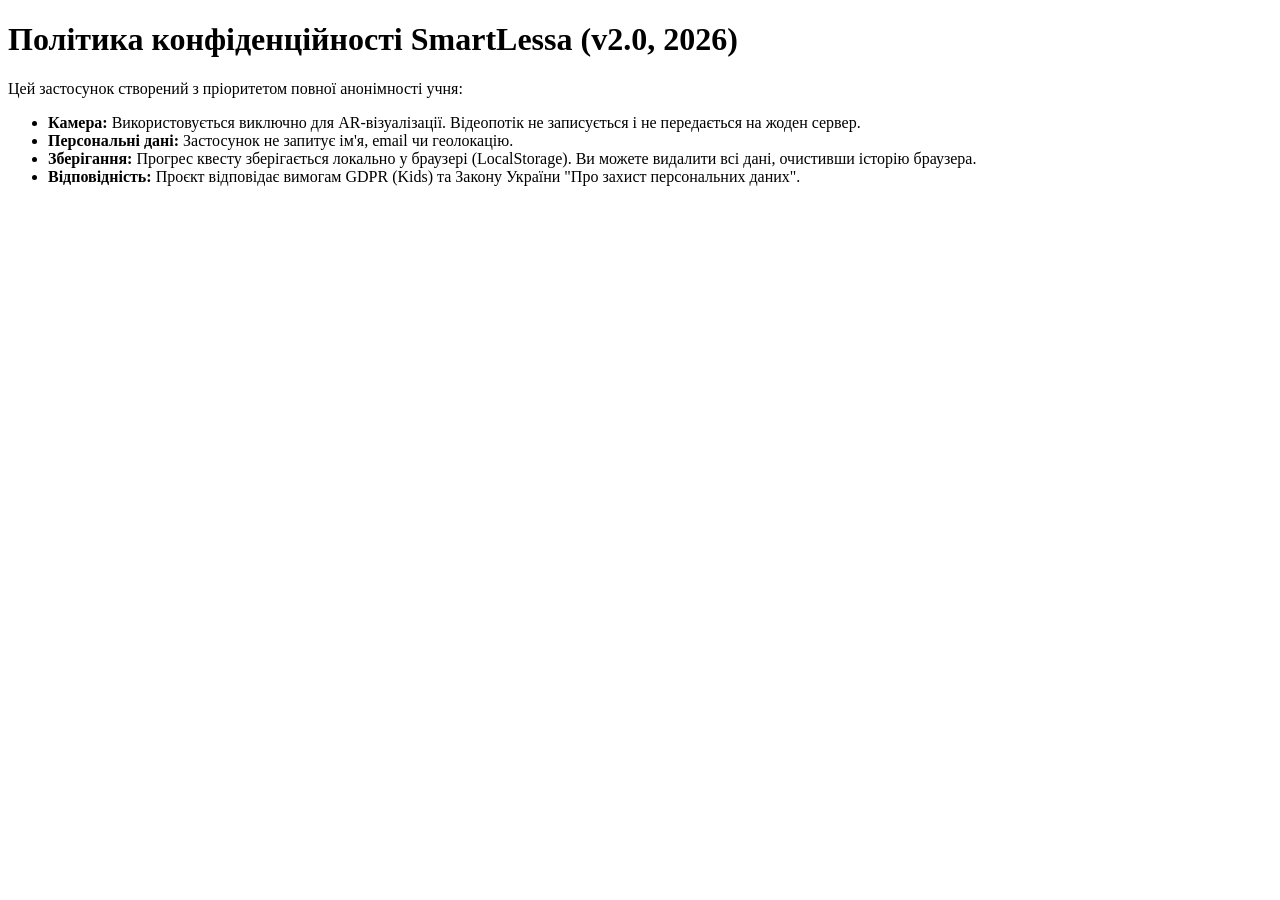
==== privacy-policy.html @ 96ccd0dc "Create privacy-policy.html" ====
<!DOCTYPE html>
<html lang="uk">
<head><meta charset="UTF-8"><title>Конфіденційність SmartLessa</title></head>
<body>
  <h1>Політика конфіденційності SmartLessa (v2.0, 2026)</h1>
  <p>Цей застосунок створений з пріоритетом повної анонімності учня:</p>
  <ul>
    <li><b>Камера:</b> Використовується виключно для AR-візуалізації. Відеопотік не записується і не передається на жоден сервер.</li>
    <li><b>Персональні дані:</b> Застосунок не запитує ім'я, email чи геолокацію.</li>
    <li><b>Зберігання:</b> Прогрес квесту зберігається локально у браузері (LocalStorage). Ви можете видалити всі дані, очистивши історію браузера.</li>
    <li><b>Відповідність:</b> Проєкт відповідає вимогам GDPR (Kids) та Закону України "Про захист персональних даних".</li>
  </ul>
</body>
</html>
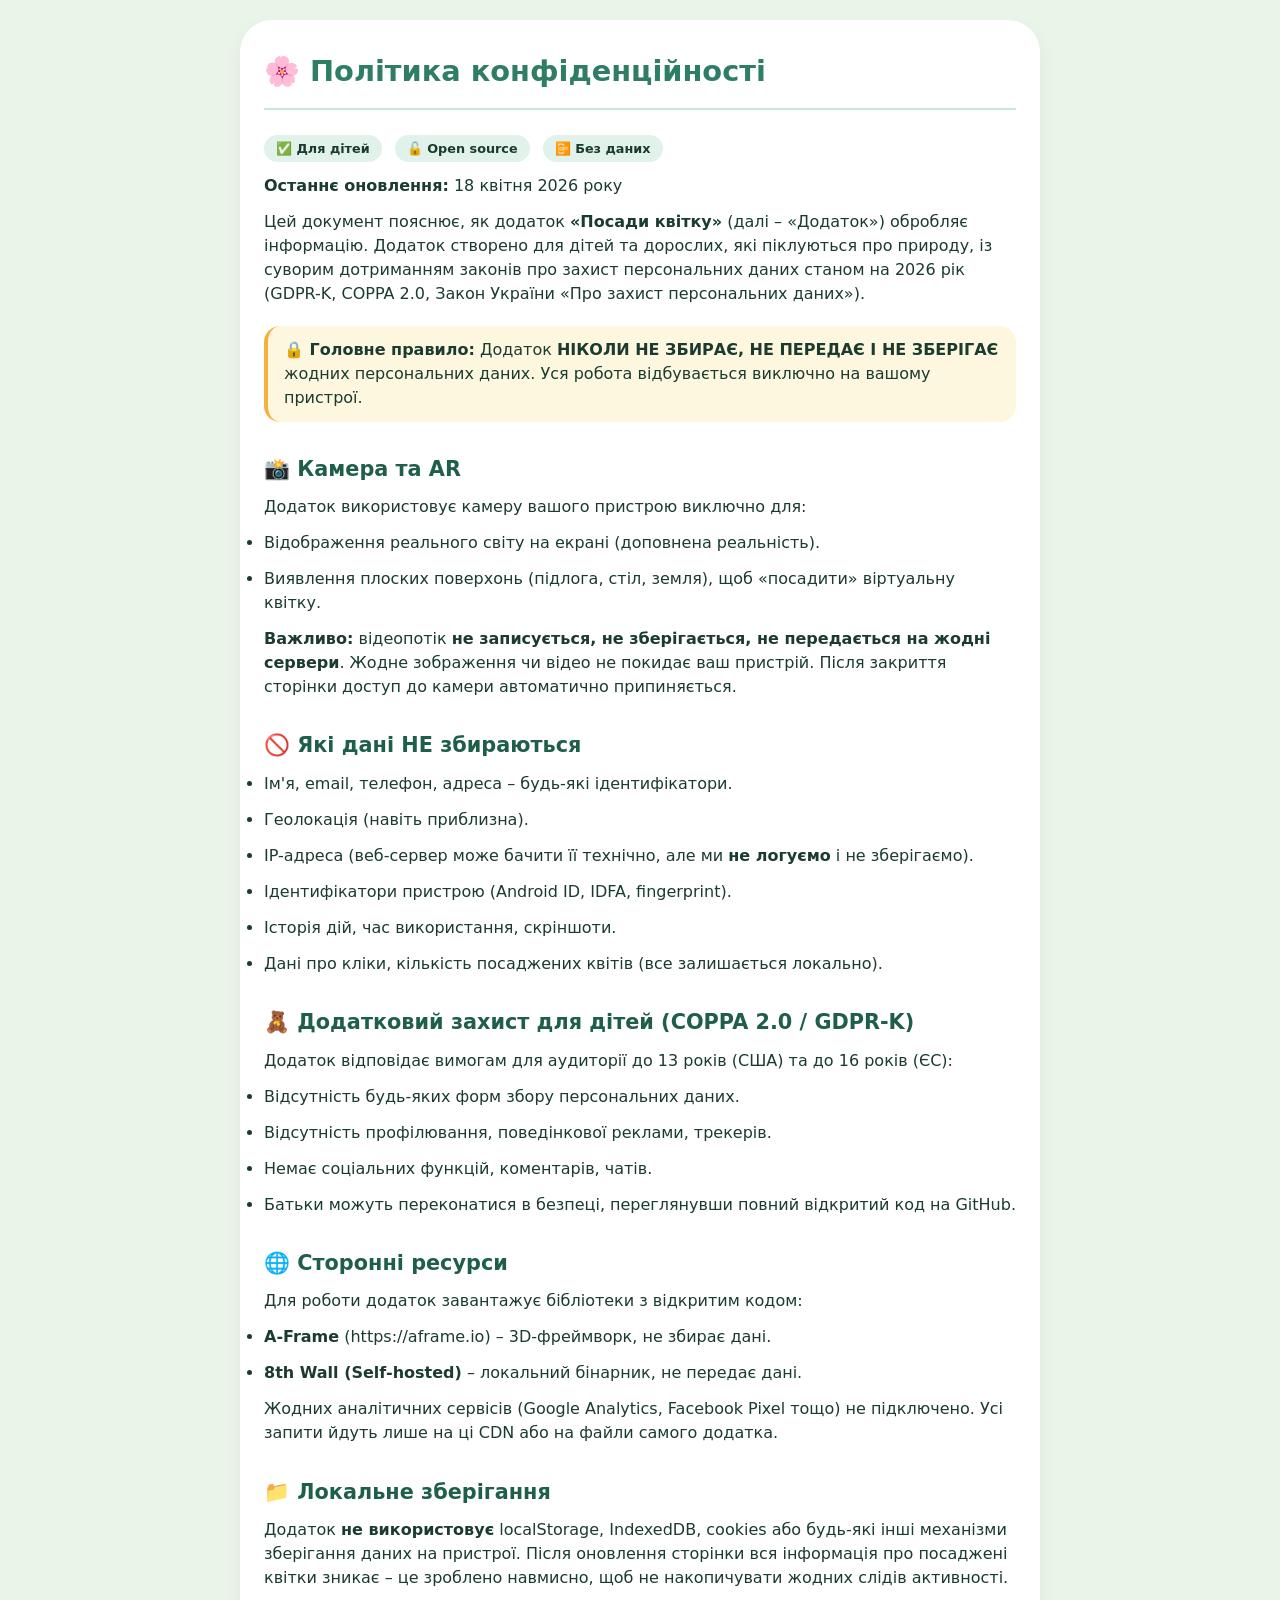
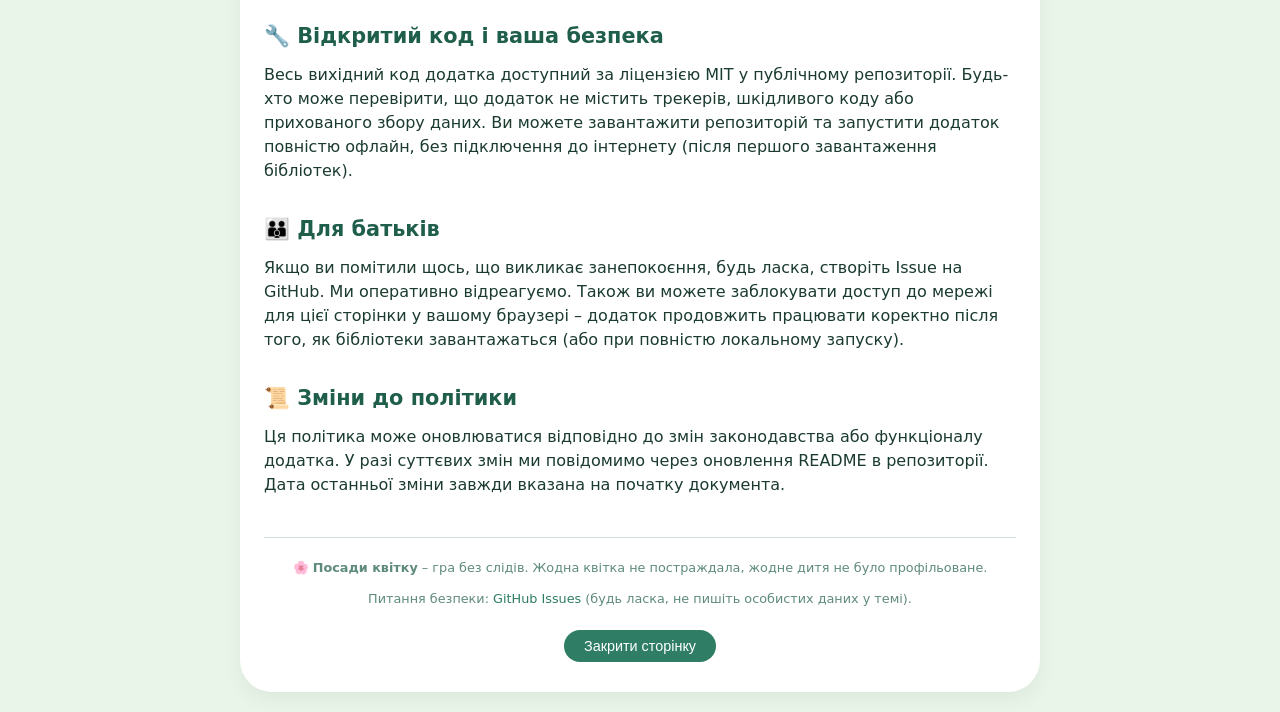
==== commit 8339891e: "Update privacy-policy.html" ====
--- a/privacy-policy.html
+++ b/privacy-policy.html
@@ -1,14 +1,165 @@
 <!DOCTYPE html>
 <html lang="uk">
-<head><meta charset="UTF-8"><title>Конфіденційність SmartLessa</title></head>
+<head>
+  <meta charset="UTF-8">
+  <meta name="viewport" content="width=device-width, initial-scale=1.0">
+  <title>🔒 Політика конфіденційності – Посади квітку</title>
+  <style>
+    * {
+      margin: 0;
+      padding: 0;
+      box-sizing: border-box;
+    }
+    body {
+      font-family: system-ui, -apple-system, 'Segoe UI', Roboto, 'Helvetica Neue', sans-serif;
+      background: #e9f5e9;
+      color: #1a3b2e;
+      padding: 20px;
+      line-height: 1.5;
+    }
+    .container {
+      max-width: 800px;
+      margin: 0 auto;
+      background: white;
+      border-radius: 32px;
+      padding: 30px 24px;
+      box-shadow: 0 8px 20px rgba(0,0,0,0.05);
+    }
+    h1 {
+      font-size: 1.8rem;
+      color: #2e7d64;
+      display: flex;
+      align-items: center;
+      gap: 10px;
+      border-bottom: 2px solid #c8e6d9;
+      padding-bottom: 15px;
+      margin-bottom: 25px;
+    }
+    h2 {
+      font-size: 1.3rem;
+      margin: 1.5em 0 0.5em;
+      color: #1f5e4b;
+    }
+    p, li {
+      margin-bottom: 0.75rem;
+    }
+    .badge {
+      background: #e0f2e9;
+      padding: 4px 12px;
+      border-radius: 40px;
+      font-size: 0.8rem;
+      font-weight: bold;
+      display: inline-block;
+      margin-right: 8px;
+    }
+    .highlight {
+      background: #fef7e0;
+      border-left: 4px solid #f5b042;
+      padding: 12px 16px;
+      margin: 20px 0;
+      border-radius: 16px;
+    }
+    .footer {
+      margin-top: 40px;
+      font-size: 0.8rem;
+      text-align: center;
+      color: #5f8b7a;
+      border-top: 1px solid #d4e2da;
+      padding-top: 20px;
+    }
+    a {
+      color: #2e7d64;
+      text-decoration: none;
+      font-weight: 500;
+    }
+    a:hover {
+      text-decoration: underline;
+    }
+    button {
+      background: #2e7d64;
+      color: white;
+      border: none;
+      padding: 8px 20px;
+      border-radius: 40px;
+      font-size: 0.9rem;
+      cursor: pointer;
+      margin-top: 10px;
+    }
+    @media (max-width: 600px) {
+      .container {
+        padding: 20px;
+      }
+      h1 {
+        font-size: 1.5rem;
+      }
+    }
+  </style>
+</head>
 <body>
-  <h1>Політика конфіденційності SmartLessa (v2.0, 2026)</h1>
-  <p>Цей застосунок створений з пріоритетом повної анонімності учня:</p>
+<div class="container">
+  <h1>
+    <span>🌸</span> Політика конфіденційності
+  </h1>
+  <p><span class="badge">✅ Для дітей</span> <span class="badge">🔓 Open source</span> <span class="badge">📴 Без даних</span></p>
+  <p><strong>Останнє оновлення:</strong> 18 квітня 2026 року</p>
+  <p>Цей документ пояснює, як додаток <strong>«Посади квітку»</strong> (далі – «Додаток») обробляє інформацію. Додаток створено для дітей та дорослих, які піклуються про природу, із суворим дотриманням законів про захист персональних даних станом на 2026 рік (GDPR-K, COPPA 2.0, Закон України «Про захист персональних даних»).</p>
+
+  <div class="highlight">
+    <strong>🔒 Головне правило:</strong> Додаток <strong>НІКОЛИ НЕ ЗБИРАЄ, НЕ ПЕРЕДАЄ І НЕ ЗБЕРІГАЄ</strong> жодних персональних даних. Уся робота відбувається виключно на вашому пристрої.
+  </div>
+
+  <h2>📸 Камера та AR</h2>
+  <p>Додаток використовує камеру вашого пристрою виключно для:</p>
   <ul>
-    <li><b>Камера:</b> Використовується виключно для AR-візуалізації. Відеопотік не записується і не передається на жоден сервер.</li>
-    <li><b>Персональні дані:</b> Застосунок не запитує ім'я, email чи геолокацію.</li>
-    <li><b>Зберігання:</b> Прогрес квесту зберігається локально у браузері (LocalStorage). Ви можете видалити всі дані, очистивши історію браузера.</li>
-    <li><b>Відповідність:</b> Проєкт відповідає вимогам GDPR (Kids) та Закону України "Про захист персональних даних".</li>
+    <li>Відображення реального світу на екрані (доповнена реальність).</li>
+    <li>Виявлення плоских поверхонь (підлога, стіл, земля), щоб «посадити» віртуальну квітку.</li>
   </ul>
+  <p><strong>Важливо:</strong> відеопотік <strong>не записується, не зберігається, не передається на жодні сервери</strong>. Жодне зображення чи відео не покидає ваш пристрій. Після закриття сторінки доступ до камери автоматично припиняється.</p>
+
+  <h2>🚫 Які дані НЕ збираються</h2>
+  <ul>
+    <li>Ім'я, email, телефон, адреса – будь-які ідентифікатори.</li>
+    <li>Геолокація (навіть приблизна).</li>
+    <li>IP-адреса (веб-сервер може бачити її технічно, але ми <strong>не логуємо</strong> і не зберігаємо).</li>
+    <li>Ідентифікатори пристрою (Android ID, IDFA, fingerprint).</li>
+    <li>Історія дій, час використання, скріншоти.</li>
+    <li>Дані про кліки, кількість посаджених квітів (все залишається локально).</li>
+  </ul>
+
+  <h2>🧸 Додатковий захист для дітей (COPPA 2.0 / GDPR-K)</h2>
+  <p>Додаток відповідає вимогам для аудиторії до 13 років (США) та до 16 років (ЄС):</p>
+  <ul>
+    <li>Відсутність будь-яких форм збору персональних даних.</li>
+    <li>Відсутність профілювання, поведінкової реклами, трекерів.</li>
+    <li>Немає соціальних функцій, коментарів, чатів.</li>
+    <li>Батьки можуть переконатися в безпеці, переглянувши повний відкритий код на GitHub.</li>
+  </ul>
+
+  <h2>🌐 Сторонні ресурси</h2>
+  <p>Для роботи додаток завантажує бібліотеки з відкритим кодом:</p>
+  <ul>
+    <li><strong>A-Frame</strong> (https://aframe.io) – 3D-фреймворк, не збирає дані.</li>
+    <li><strong>8th Wall (Self-hosted)</strong> – локальний бінарник, не передає дані.</li>
+  </ul>
+  <p>Жодних аналітичних сервісів (Google Analytics, Facebook Pixel тощо) не підключено. Усі запити йдуть лише на ці CDN або на файли самого додатка.</p>
+
+  <h2>📁 Локальне зберігання</h2>
+  <p>Додаток <strong>не використовує</strong> localStorage, IndexedDB, cookies або будь-які інші механізми зберігання даних на пристрої. Після оновлення сторінки вся інформація про посаджені квітки зникає – це зроблено навмисно, щоб не накопичувати жодних слідів активності.</p>
+
+  <h2>🔧 Відкритий код і ваша безпека</h2>
+  <p>Весь вихідний код додатка доступний за ліцензією MIT у публічному репозиторії. Будь-хто може перевірити, що додаток не містить трекерів, шкідливого коду або прихованого збору даних. Ви можете завантажити репозиторій та запустити додаток повністю офлайн, без підключення до інтернету (після першого завантаження бібліотек).</p>
+
+  <h2>👪 Для батьків</h2>
+  <p>Якщо ви помітили щось, що викликає занепокоєння, будь ласка, створіть Issue на GitHub. Ми оперативно відреагуємо. Також ви можете заблокувати доступ до мережі для цієї сторінки у вашому браузері – додаток продовжить працювати коректно після того, як бібліотеки завантажаться (або при повністю локальному запуску).</p>
+
+  <h2>📜 Зміни до політики</h2>
+  <p>Ця політика може оновлюватися відповідно до змін законодавства або функціоналу додатка. У разі суттєвих змін ми повідомимо через оновлення README в репозиторії. Дата останньої зміни завжди вказана на початку документа.</p>
+
+  <div class="footer">
+    <p>🌸 <strong>Посади квітку</strong> – гра без слідів. Жодна квітка не постраждала, жодне дитя не було профільоване.</p>
+    <p>Питання безпеки: <a href="https://github.com/ваш-логін/plant-a-flower/issues">GitHub Issues</a> (будь ласка, не пишіть особистих даних у темі).</p>
+    <button onclick="window.close()">Закрити сторінку</button>
+  </div>
+</div>
 </body>
 </html>
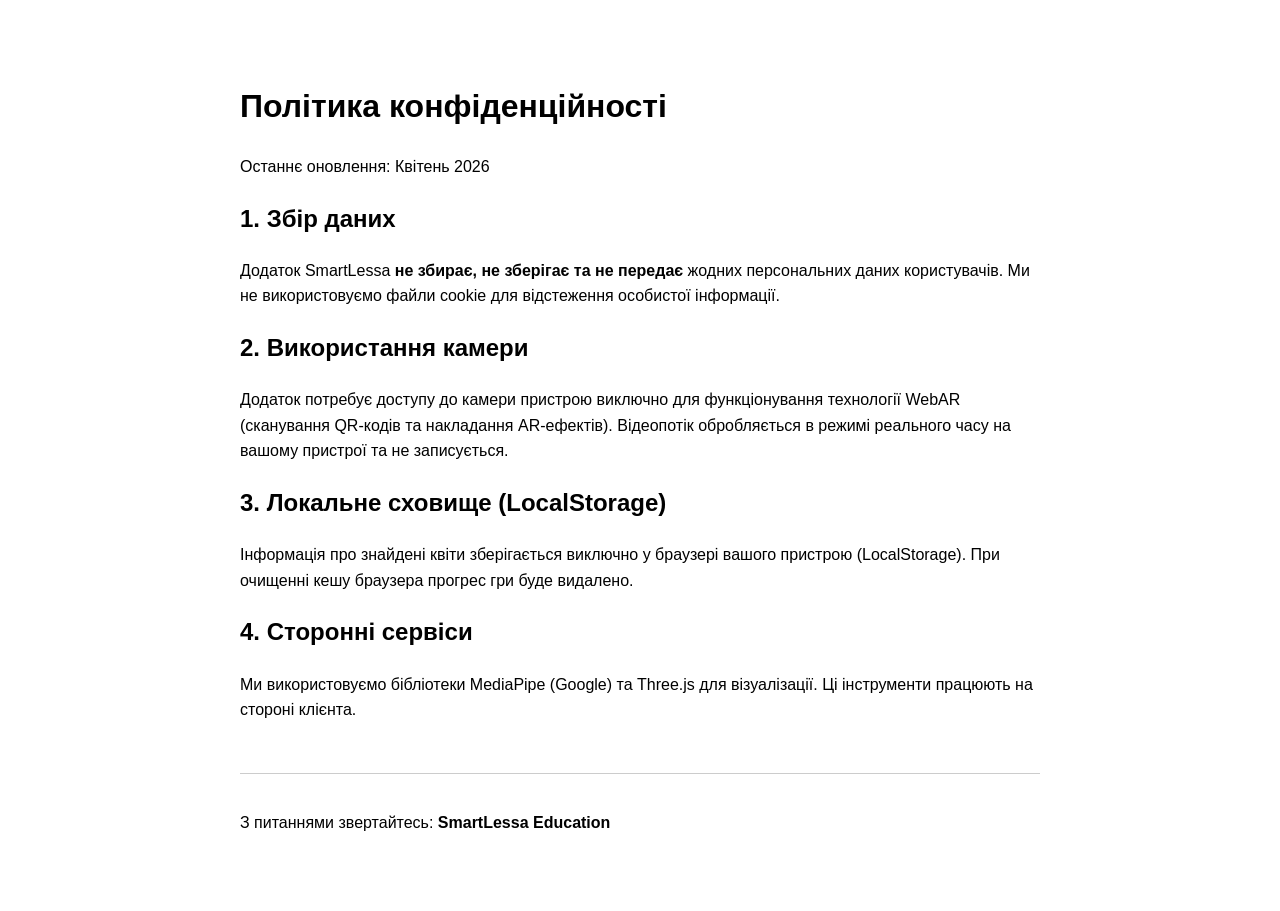
==== commit 9c3e5d3e: "Update privacy-policy.html" ====
--- a/privacy-policy.html
+++ b/privacy-policy.html
@@ -1,165 +1,27 @@
 <!DOCTYPE html>
 <html lang="uk">
 <head>
-  <meta charset="UTF-8">
-  <meta name="viewport" content="width=device-width, initial-scale=1.0">
-  <title>🔒 Політика конфіденційності – Посади квітку</title>
-  <style>
-    * {
-      margin: 0;
-      padding: 0;
-      box-sizing: border-box;
-    }
-    body {
-      font-family: system-ui, -apple-system, 'Segoe UI', Roboto, 'Helvetica Neue', sans-serif;
-      background: #e9f5e9;
-      color: #1a3b2e;
-      padding: 20px;
-      line-height: 1.5;
-    }
-    .container {
-      max-width: 800px;
-      margin: 0 auto;
-      background: white;
-      border-radius: 32px;
-      padding: 30px 24px;
-      box-shadow: 0 8px 20px rgba(0,0,0,0.05);
-    }
-    h1 {
-      font-size: 1.8rem;
-      color: #2e7d64;
-      display: flex;
-      align-items: center;
-      gap: 10px;
-      border-bottom: 2px solid #c8e6d9;
-      padding-bottom: 15px;
-      margin-bottom: 25px;
-    }
-    h2 {
-      font-size: 1.3rem;
-      margin: 1.5em 0 0.5em;
-      color: #1f5e4b;
-    }
-    p, li {
-      margin-bottom: 0.75rem;
-    }
-    .badge {
-      background: #e0f2e9;
-      padding: 4px 12px;
-      border-radius: 40px;
-      font-size: 0.8rem;
-      font-weight: bold;
-      display: inline-block;
-      margin-right: 8px;
-    }
-    .highlight {
-      background: #fef7e0;
-      border-left: 4px solid #f5b042;
-      padding: 12px 16px;
-      margin: 20px 0;
-      border-radius: 16px;
-    }
-    .footer {
-      margin-top: 40px;
-      font-size: 0.8rem;
-      text-align: center;
-      color: #5f8b7a;
-      border-top: 1px solid #d4e2da;
-      padding-top: 20px;
-    }
-    a {
-      color: #2e7d64;
-      text-decoration: none;
-      font-weight: 500;
-    }
-    a:hover {
-      text-decoration: underline;
-    }
-    button {
-      background: #2e7d64;
-      color: white;
-      border: none;
-      padding: 8px 20px;
-      border-radius: 40px;
-      font-size: 0.9rem;
-      cursor: pointer;
-      margin-top: 10px;
-    }
-    @media (max-width: 600px) {
-      .container {
-        padding: 20px;
-      }
-      h1 {
-        font-size: 1.5rem;
-      }
-    }
-  </style>
+    <meta charset="UTF-8">
+    <title>Політика конфіденційності · SmartLessa</title>
 </head>
-<body>
-<div class="container">
-  <h1>
-    <span>🌸</span> Політика конфіденційності
-  </h1>
-  <p><span class="badge">✅ Для дітей</span> <span class="badge">🔓 Open source</span> <span class="badge">📴 Без даних</span></p>
-  <p><strong>Останнє оновлення:</strong> 18 квітня 2026 року</p>
-  <p>Цей документ пояснює, як додаток <strong>«Посади квітку»</strong> (далі – «Додаток») обробляє інформацію. Додаток створено для дітей та дорослих, які піклуються про природу, із суворим дотриманням законів про захист персональних даних станом на 2026 рік (GDPR-K, COPPA 2.0, Закон України «Про захист персональних даних»).</p>
+<body style="font-family: sans-serif; line-height: 1.6; max-width: 800px; margin: 40px auto; padding: 20px;">
+    <h1>Політика конфіденційності</h1>
+    <p>Останнє оновлення: Квітень 2026</p>
 
-  <div class="highlight">
-    <strong>🔒 Головне правило:</strong> Додаток <strong>НІКОЛИ НЕ ЗБИРАЄ, НЕ ПЕРЕДАЄ І НЕ ЗБЕРІГАЄ</strong> жодних персональних даних. Уся робота відбувається виключно на вашому пристрої.
-  </div>
+    <h2>1. Збір даних</h2>
+    <p>Додаток SmartLessa <strong>не збирає, не зберігає та не передає</strong> жодних персональних даних користувачів. Ми не використовуємо файли cookie для відстеження особистої інформації.</p>
 
-  <h2>📸 Камера та AR</h2>
-  <p>Додаток використовує камеру вашого пристрою виключно для:</p>
-  <ul>
-    <li>Відображення реального світу на екрані (доповнена реальність).</li>
-    <li>Виявлення плоских поверхонь (підлога, стіл, земля), щоб «посадити» віртуальну квітку.</li>
-  </ul>
-  <p><strong>Важливо:</strong> відеопотік <strong>не записується, не зберігається, не передається на жодні сервери</strong>. Жодне зображення чи відео не покидає ваш пристрій. Після закриття сторінки доступ до камери автоматично припиняється.</p>
+    <h2>2. Використання камери</h2>
+    <p>Додаток потребує доступу до камери пристрою виключно для функціонування технології WebAR (сканування QR-кодів та накладання AR-ефектів). Відеопотік обробляється в режимі реального часу на вашому пристрої та не записується.</p>
 
-  <h2>🚫 Які дані НЕ збираються</h2>
-  <ul>
-    <li>Ім'я, email, телефон, адреса – будь-які ідентифікатори.</li>
-    <li>Геолокація (навіть приблизна).</li>
-    <li>IP-адреса (веб-сервер може бачити її технічно, але ми <strong>не логуємо</strong> і не зберігаємо).</li>
-    <li>Ідентифікатори пристрою (Android ID, IDFA, fingerprint).</li>
-    <li>Історія дій, час використання, скріншоти.</li>
-    <li>Дані про кліки, кількість посаджених квітів (все залишається локально).</li>
-  </ul>
+    <h2>3. Локальне сховище (LocalStorage)</h2>
+    <p>Інформація про знайдені квіти зберігається виключно у браузері вашого пристрою (LocalStorage). При очищенні кешу браузера прогрес гри буде видалено.</p>
 
-  <h2>🧸 Додатковий захист для дітей (COPPA 2.0 / GDPR-K)</h2>
-  <p>Додаток відповідає вимогам для аудиторії до 13 років (США) та до 16 років (ЄС):</p>
-  <ul>
-    <li>Відсутність будь-яких форм збору персональних даних.</li>
-    <li>Відсутність профілювання, поведінкової реклами, трекерів.</li>
-    <li>Немає соціальних функцій, коментарів, чатів.</li>
-    <li>Батьки можуть переконатися в безпеці, переглянувши повний відкритий код на GitHub.</li>
-  </ul>
+    <h2>4. Сторонні сервіси</h2>
+    <p>Ми використовуємо бібліотеки MediaPipe (Google) та Three.js для візуалізації. Ці інструменти працюють на стороні клієнта.</p>
 
-  <h2>🌐 Сторонні ресурси</h2>
-  <p>Для роботи додаток завантажує бібліотеки з відкритим кодом:</p>
-  <ul>
-    <li><strong>A-Frame</strong> (https://aframe.io) – 3D-фреймворк, не збирає дані.</li>
-    <li><strong>8th Wall (Self-hosted)</strong> – локальний бінарник, не передає дані.</li>
-  </ul>
-  <p>Жодних аналітичних сервісів (Google Analytics, Facebook Pixel тощо) не підключено. Усі запити йдуть лише на ці CDN або на файли самого додатка.</p>
-
-  <h2>📁 Локальне зберігання</h2>
-  <p>Додаток <strong>не використовує</strong> localStorage, IndexedDB, cookies або будь-які інші механізми зберігання даних на пристрої. Після оновлення сторінки вся інформація про посаджені квітки зникає – це зроблено навмисно, щоб не накопичувати жодних слідів активності.</p>
-
-  <h2>🔧 Відкритий код і ваша безпека</h2>
-  <p>Весь вихідний код додатка доступний за ліцензією MIT у публічному репозиторії. Будь-хто може перевірити, що додаток не містить трекерів, шкідливого коду або прихованого збору даних. Ви можете завантажити репозиторій та запустити додаток повністю офлайн, без підключення до інтернету (після першого завантаження бібліотек).</p>
-
-  <h2>👪 Для батьків</h2>
-  <p>Якщо ви помітили щось, що викликає занепокоєння, будь ласка, створіть Issue на GitHub. Ми оперативно відреагуємо. Також ви можете заблокувати доступ до мережі для цієї сторінки у вашому браузері – додаток продовжить працювати коректно після того, як бібліотеки завантажаться (або при повністю локальному запуску).</p>
-
-  <h2>📜 Зміни до політики</h2>
-  <p>Ця політика може оновлюватися відповідно до змін законодавства або функціоналу додатка. У разі суттєвих змін ми повідомимо через оновлення README в репозиторії. Дата останньої зміни завжди вказана на початку документа.</p>
-
-  <div class="footer">
-    <p>🌸 <strong>Посади квітку</strong> – гра без слідів. Жодна квітка не постраждала, жодне дитя не було профільоване.</p>
-    <p>Питання безпеки: <a href="https://github.com/ваш-логін/plant-a-flower/issues">GitHub Issues</a> (будь ласка, не пишіть особистих даних у темі).</p>
-    <button onclick="window.close()">Закрити сторінку</button>
-  </div>
-</div>
+    <footer style="margin-top: 50px; border-top: 1px solid #ccc; padding-top: 20px;">
+        <p>З питаннями звертайтесь: <strong>SmartLessa Education</strong></p>
+    </footer>
 </body>
 </html>
